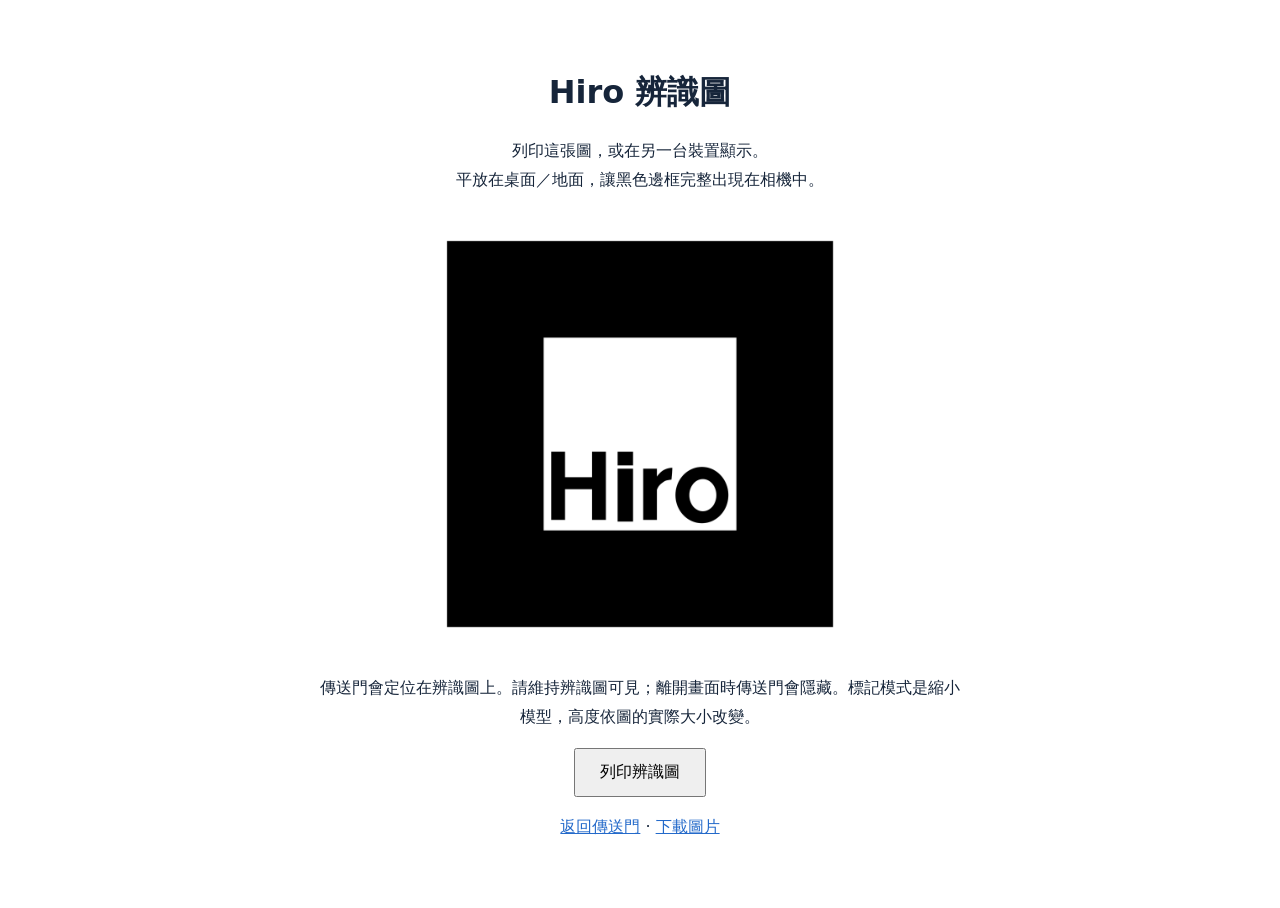
==== marker.html @ ea4a8de2 "Create portal AR website with marker and WebXR modes" ====
<!doctype html><html lang="zh-Hant"><head><meta charset="utf-8"><meta name="viewport" content="width=device-width,initial-scale=1"><title>Hiro 辨識圖 · Portal</title><style>body{font:16px system-ui;text-align:center;background:white;color:#16253a;margin:30px auto;max-width:650px;padding:20px}img{width:min(80vw,420px);max-width:100%;display:block;margin:30px auto}a{color:#246aca}p{line-height:1.8}button{padding:12px 24px;font:inherit;cursor:pointer}@media print{img{width:16cm;height:16cm}button,a,.instructions{display:none}body{margin:0}}</style></head><body><h1>Hiro 辨識圖</h1><p class="instructions">列印這張圖，或在另一台裝置顯示。<br>平放在桌面／地面，讓黑色邊框完整出現在相機中。</p><img src="assets/hiro.png" alt="Hiro AR 辨識圖"><p class="instructions">傳送門會定位在辨識圖上。請維持辨識圖可見；離開畫面時傳送門會隱藏。標記模式是縮小模型，高度依圖的實際大小改變。</p><button onclick="window.print()">列印辨識圖</button><p><a href="./">返回傳送門</a> · <a href="assets/hiro.png" download="hiro-marker.png">下載圖片</a></p></body></html>
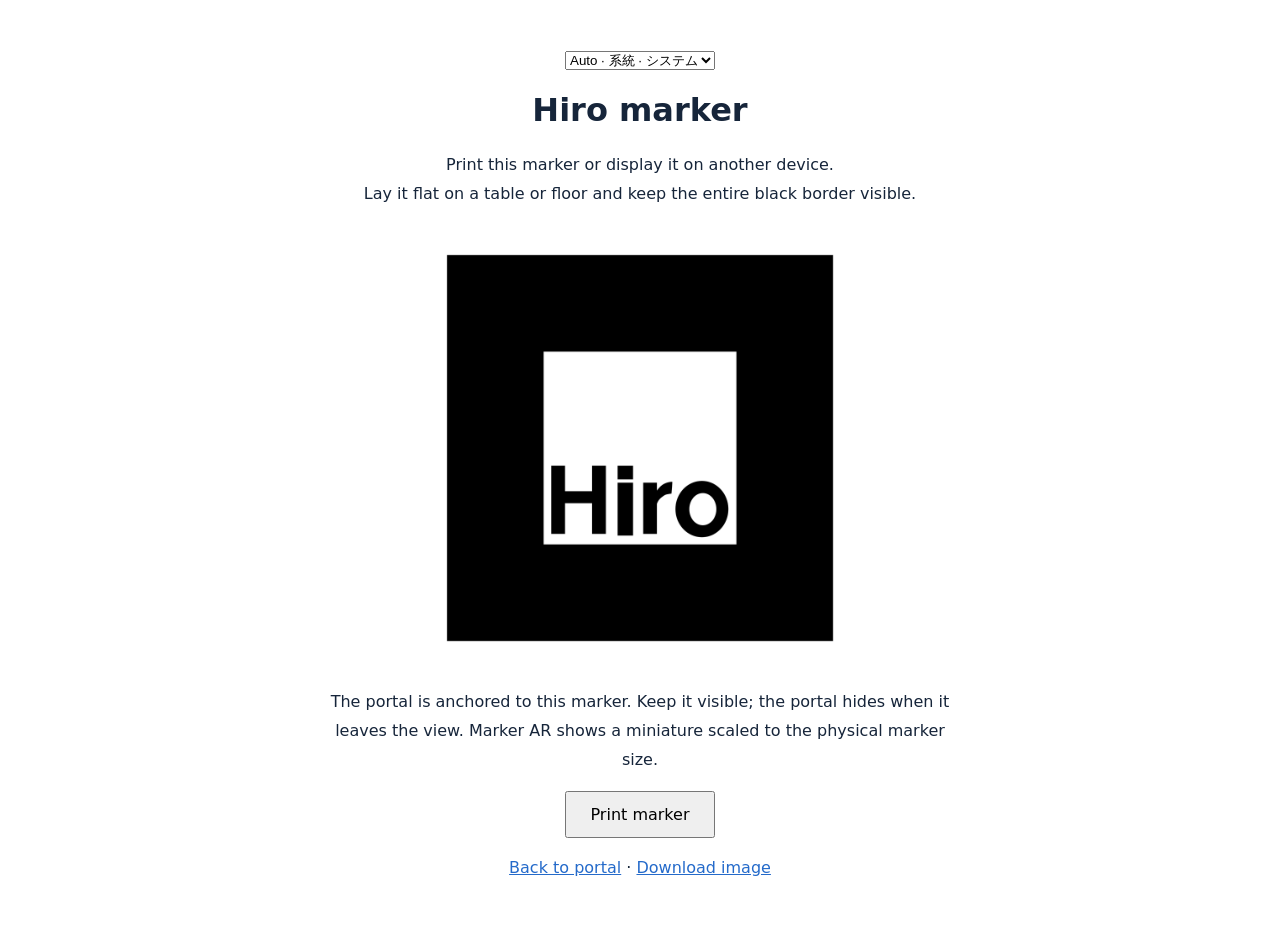
==== commit de1bbe0b: "Add system language selection and yaw-only portal labels" ====
--- a/marker.html
+++ b/marker.html
@@ -1 +1 @@
-<!doctype html><html lang="zh-Hant"><head><meta charset="utf-8"><meta name="viewport" content="width=device-width,initial-scale=1"><title>Hiro 辨識圖 · Portal</title><style>body{font:16px system-ui;text-align:center;background:white;color:#16253a;margin:30px auto;max-width:650px;padding:20px}img{width:min(80vw,420px);max-width:100%;display:block;margin:30px auto}a{color:#246aca}p{line-height:1.8}button{padding:12px 24px;font:inherit;cursor:pointer}@media print{img{width:16cm;height:16cm}button,a,.instructions{display:none}body{margin:0}}</style></head><body><h1>Hiro 辨識圖</h1><p class="instructions">列印這張圖，或在另一台裝置顯示。<br>平放在桌面／地面，讓黑色邊框完整出現在相機中。</p><img src="assets/hiro.png" alt="Hiro AR 辨識圖"><p class="instructions">傳送門會定位在辨識圖上。請維持辨識圖可見；離開畫面時傳送門會隱藏。標記模式是縮小模型，高度依圖的實際大小改變。</p><button onclick="window.print()">列印辨識圖</button><p><a href="./">返回傳送門</a> · <a href="assets/hiro.png" download="hiro-marker.png">下載圖片</a></p></body></html>
+<!doctype html><html lang="zh-Hant"><head><meta charset="utf-8"><meta name="viewport" content="width=device-width,initial-scale=1"><title>Hiro 辨識圖 · Portal</title><style>body{font:16px system-ui;text-align:center;background:white;color:#16253a;margin:30px auto;max-width:650px;padding:20px}img{width:min(80vw,420px);max-width:100%;display:block;margin:30px auto}a{color:#246aca}p{line-height:1.8}button{padding:12px 24px;font:inherit;cursor:pointer}@media print{img{width:16cm;height:16cm}button,a,select,.instructions{display:none}body{margin:0}}</style></head><body><select id="language" aria-label="Language / 語言 / 言語"><option value="auto">Auto · 系統 · システム</option><option value="zh">中文</option><option value="en">English</option><option value="ja">日本語</option></select><h1>Hiro 辨識圖</h1><p class="instructions">列印這張圖，或在另一台裝置顯示。<br>平放在桌面／地面，讓黑色邊框完整出現在相機中。</p><img src="assets/hiro.png" alt="Hiro AR 辨識圖"><p class="instructions">傳送門會定位在辨識圖上。請維持辨識圖可見；離開畫面時傳送門會隱藏。標記模式是縮小模型，高度依圖的實際大小改變。</p><button onclick="window.print()">列印辨識圖</button><p><a href="./">返回傳送門</a> · <a href="assets/hiro.png" download="hiro-marker.png">下載圖片</a></p><script type="module">import {initLanguages} from "./i18n.js?v=20261004-language";initLanguages();</script></body></html>
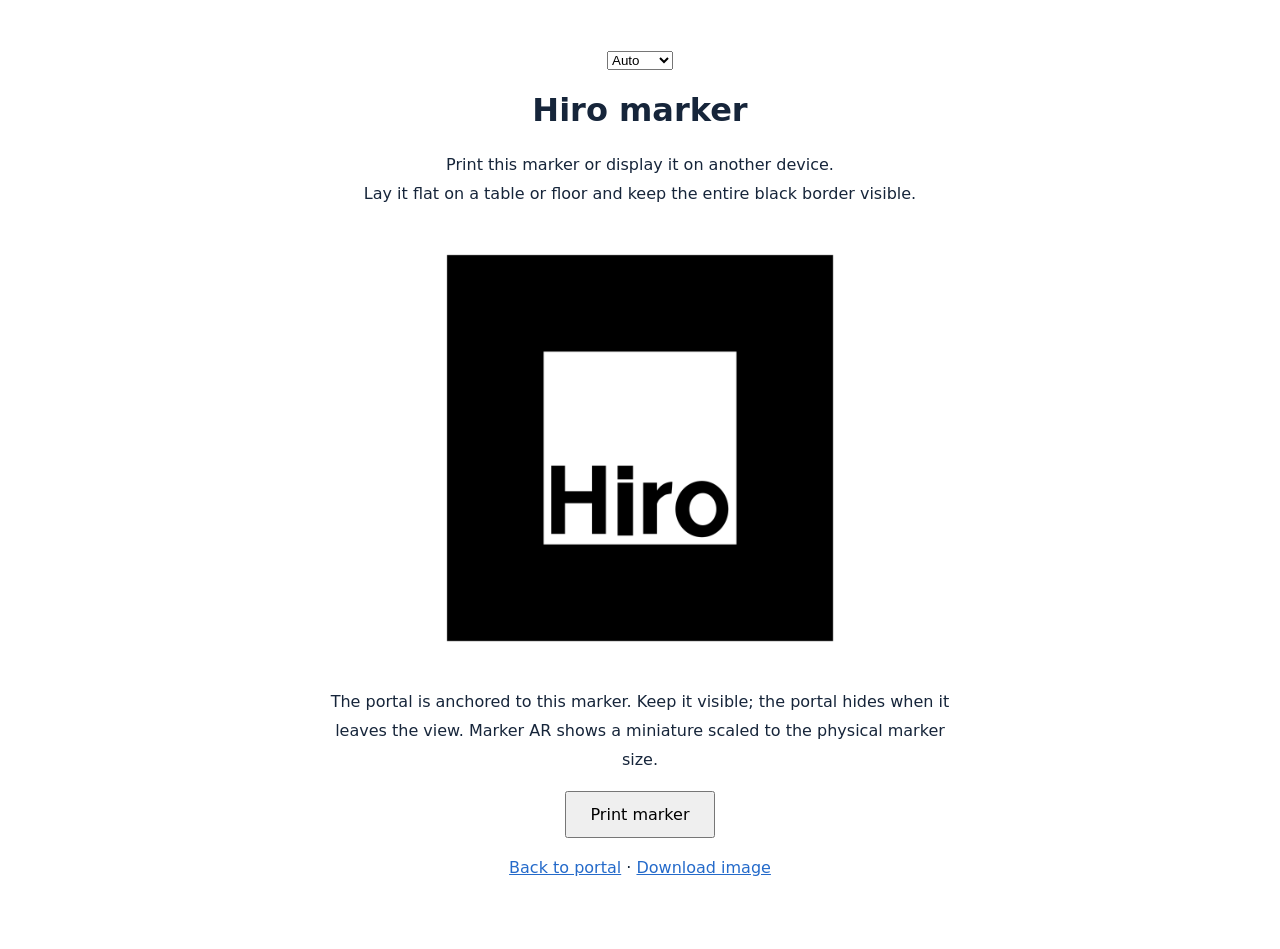
==== commit ea68c83d: "Simplify automatic language option to Auto" ====
--- a/marker.html
+++ b/marker.html
@@ -1 +1 @@
-<!doctype html><html lang="zh-Hant"><head><meta charset="utf-8"><meta name="viewport" content="width=device-width,initial-scale=1"><title>Hiro 辨識圖 · Portal</title><style>body{font:16px system-ui;text-align:center;background:white;color:#16253a;margin:30px auto;max-width:650px;padding:20px}img{width:min(80vw,420px);max-width:100%;display:block;margin:30px auto}a{color:#246aca}p{line-height:1.8}button{padding:12px 24px;font:inherit;cursor:pointer}@media print{img{width:16cm;height:16cm}button,a,select,.instructions{display:none}body{margin:0}}</style></head><body><select id="language" aria-label="Language / 語言 / 言語"><option value="auto">Auto · 系統 · システム</option><option value="zh">中文</option><option value="en">English</option><option value="ja">日本語</option></select><h1>Hiro 辨識圖</h1><p class="instructions">列印這張圖，或在另一台裝置顯示。<br>平放在桌面／地面，讓黑色邊框完整出現在相機中。</p><img src="assets/hiro.png" alt="Hiro AR 辨識圖"><p class="instructions">傳送門會定位在辨識圖上。請維持辨識圖可見；離開畫面時傳送門會隱藏。標記模式是縮小模型，高度依圖的實際大小改變。</p><button onclick="window.print()">列印辨識圖</button><p><a href="./">返回傳送門</a> · <a href="assets/hiro.png" download="hiro-marker.png">下載圖片</a></p><script type="module">import {initLanguages} from "./i18n.js?v=20261004-language";initLanguages();</script></body></html>
+<!doctype html><html lang="zh-Hant"><head><meta charset="utf-8"><meta name="viewport" content="width=device-width,initial-scale=1"><title>Hiro 辨識圖 · Portal</title><style>body{font:16px system-ui;text-align:center;background:white;color:#16253a;margin:30px auto;max-width:650px;padding:20px}img{width:min(80vw,420px);max-width:100%;display:block;margin:30px auto}a{color:#246aca}p{line-height:1.8}button{padding:12px 24px;font:inherit;cursor:pointer}@media print{img{width:16cm;height:16cm}button,a,select,.instructions{display:none}body{margin:0}}</style></head><body><select id="language" aria-label="Language / 語言 / 言語"><option value="auto">Auto</option><option value="zh">中文</option><option value="en">English</option><option value="ja">日本語</option></select><h1>Hiro 辨識圖</h1><p class="instructions">列印這張圖，或在另一台裝置顯示。<br>平放在桌面／地面，讓黑色邊框完整出現在相機中。</p><img src="assets/hiro.png" alt="Hiro AR 辨識圖"><p class="instructions">傳送門會定位在辨識圖上。請維持辨識圖可見；離開畫面時傳送門會隱藏。標記模式是縮小模型，高度依圖的實際大小改變。</p><button onclick="window.print()">列印辨識圖</button><p><a href="./">返回傳送門</a> · <a href="assets/hiro.png" download="hiro-marker.png">下載圖片</a></p><script type="module">import {initLanguages} from "./i18n.js?v=20261004-language";initLanguages();</script></body></html>
